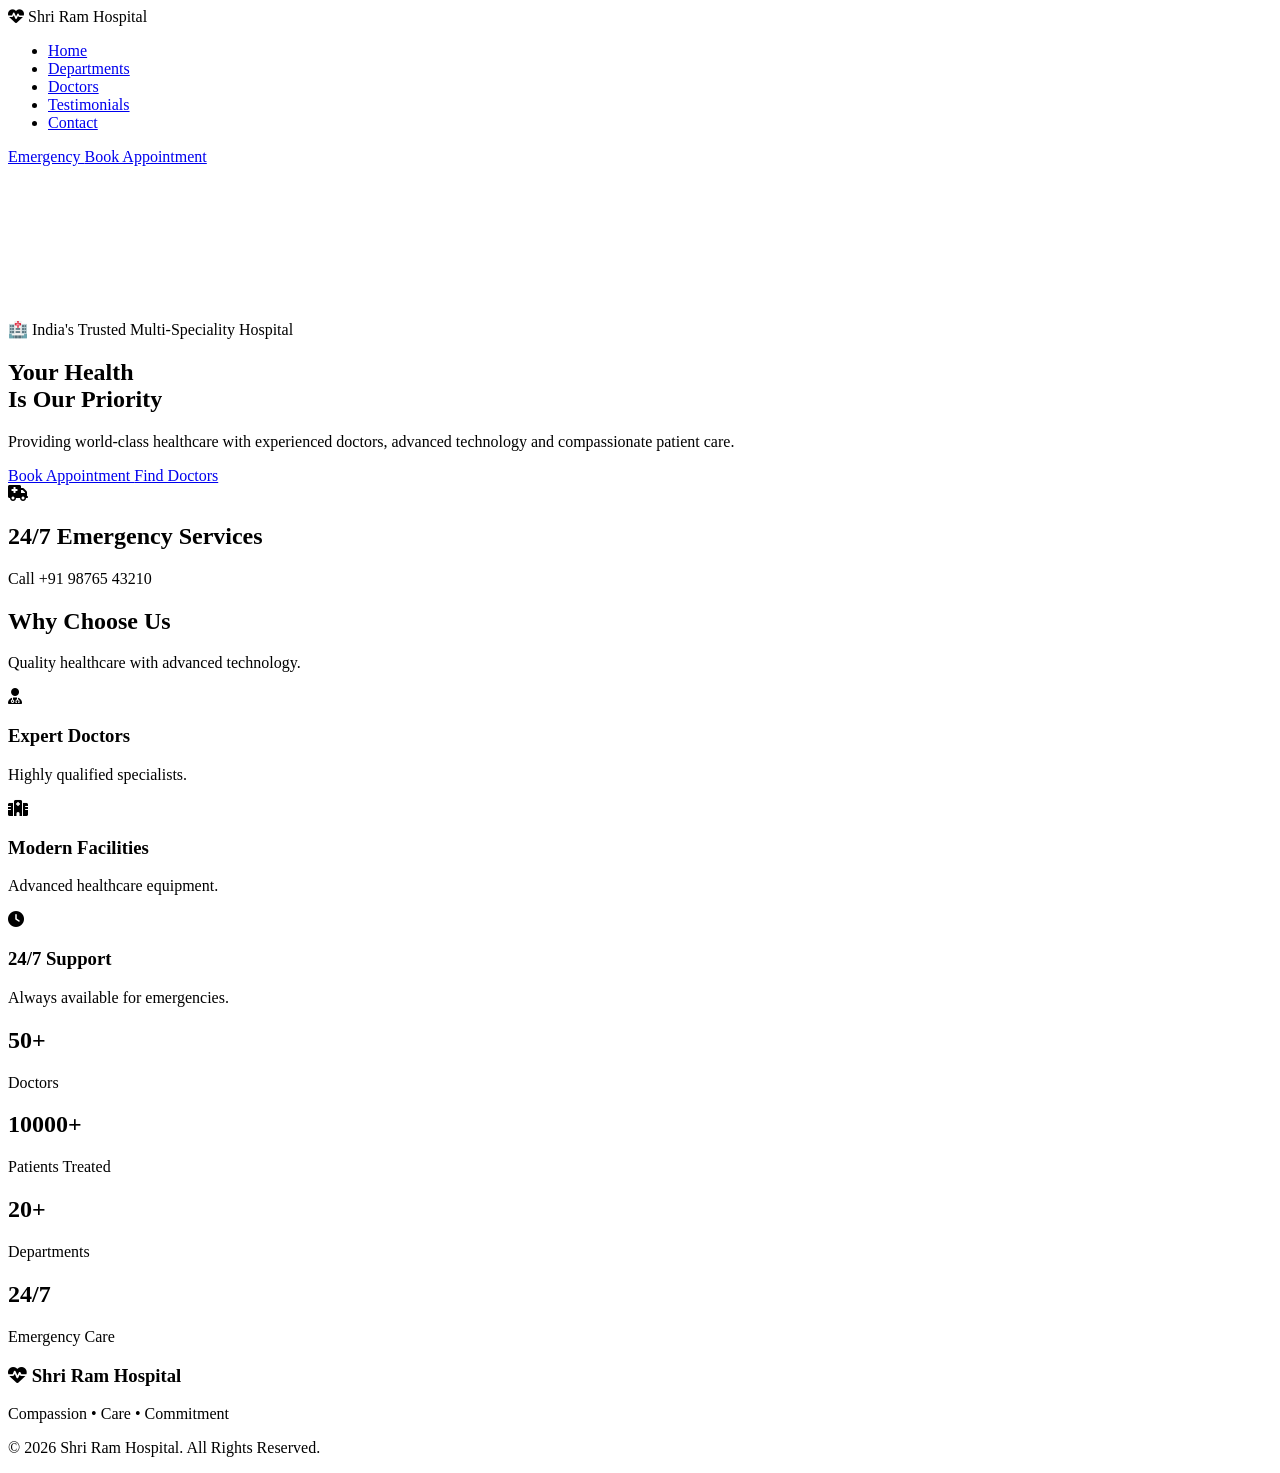
==== index.html @ 1af88af2 "Rename index to index.html" ====
<!DOCTYPE html>
<html lang="en">

<head>
<meta charset="UTF-8">
<meta name="viewport" content="width=device-width, initial-scale=1.0">

<title>Shri Ram Hospital</title>

<link rel="stylesheet" href="../css/style.css">

<link rel="stylesheet"
href="https://cdnjs.cloudflare.com/ajax/libs/font-awesome/6.5.2/css/all.min.css">

<link href="https://fonts.googleapis.com/css2?family=Poppins:wght@300;400;500;600;700;800&display=swap" rel="stylesheet">

</head>

<body>

<!-- NAVBAR -->

<nav class="navbar">

<div class="logo">
<i class="fa-solid fa-heart-pulse"></i>
Shri Ram Hospital
</div>

<ul class="nav-menu">

<li><a href="index.html" class="active">Home</a></li>

<li><a href="departments.html">Departments</a></li>

<li><a href="doctors.html">Doctors</a></li>


<li><a href="testimonials.html">Testimonials</a></li>

<li><a href="contact.html">Contact</a></li>

</ul>

<div class="nav-buttons">

<a href="contact.html" class="call-btn">
Emergency
</a>

<a href="appointments.html" class="book-btn">
Book Appointment
</a>

</div>

</nav>

<!-- VIP VIDEO HERO -->

<section class="hero">

<video autoplay muted loop playsinline class="hero-video">

<source src="./video.mp4" type="video/mp4">

</video>

<div class="hero-overlay"></div>

<div class="hero-content">

<div class="hero-badge">
🏥 India's Trusted Multi-Speciality Hospital
</div>

<h1>
Your Health <br>
Is Our Priority
</h1>

<p>
Providing world-class healthcare with experienced doctors,
advanced technology and compassionate patient care.
</p>

<div class="hero-buttons">

<a href="appointments.html" class="primary-btn">
Book Appointment
</a>

<a href="doctors.html" class="secondary-btn">
Find Doctors
</a>

</div>

</div>

</section>

<!-- EMERGENCY -->

<section class="emergency">

<div class="emergency-box">

<i class="fa-solid fa-truck-medical"></i>

<div>

<h2>24/7 Emergency Services</h2>

<p>Call +91 98765 43210</p>

</div>

</div>

</section>

<!-- FEATURES -->

<section class="section">

<div class="section-title">

<h2>Why Choose Us</h2>

<p>
Quality healthcare with advanced technology.
</p>

</div>

<div class="card-container">

<div class="card">

<i class="fa-solid fa-user-doctor"></i>

<h3>Expert Doctors</h3>

<p>Highly qualified specialists.</p>

</div>

<div class="card">

<i class="fa-solid fa-hospital"></i>

<h3>Modern Facilities</h3>

<p>Advanced healthcare equipment.</p>

</div>

<div class="card">

<i class="fa-solid fa-clock"></i>

<h3>24/7 Support</h3>

<p>Always available for emergencies.</p>

</div>

</div>

</section>

<!-- STATS -->

<section class="stats">

<div class="stat-box">
<h2>50+</h2>
<p>Doctors</p>
</div>

<div class="stat-box">
<h2>10000+</h2>
<p>Patients Treated</p>
</div>

<div class="stat-box">
<h2>20+</h2>
<p>Departments</p>
</div>

<div class="stat-box">
<h2>24/7</h2>
<p>Emergency Care</p>
</div>

</section>

<!-- FOOTER -->

<footer>

<h3>
<i class="fa-solid fa-heart-pulse"></i>
Shri Ram Hospital
</h3>

<p>
Compassion • Care • Commitment
</p>

<p>
© 2026 Shri Ram Hospital. All Rights Reserved.
</p>

</footer>

<script src="../js/script.js"></script>

</body>
</html>
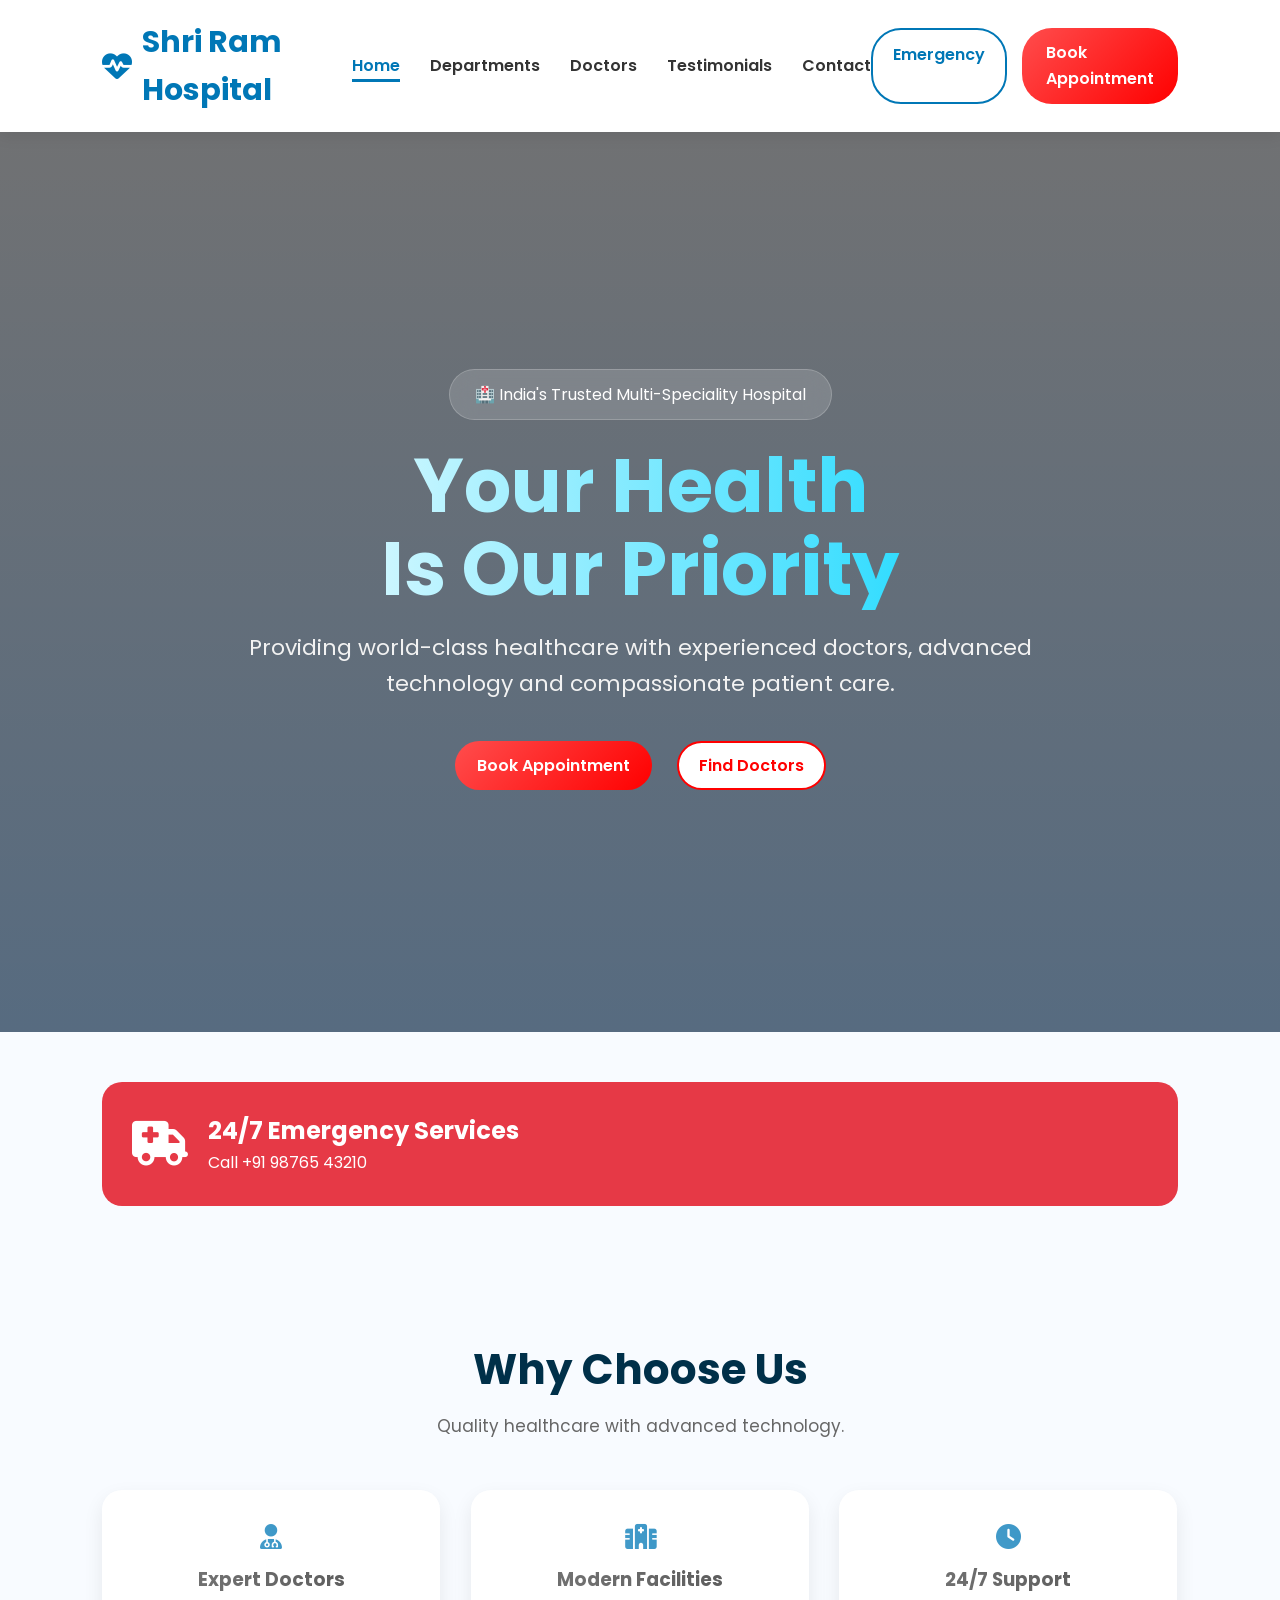
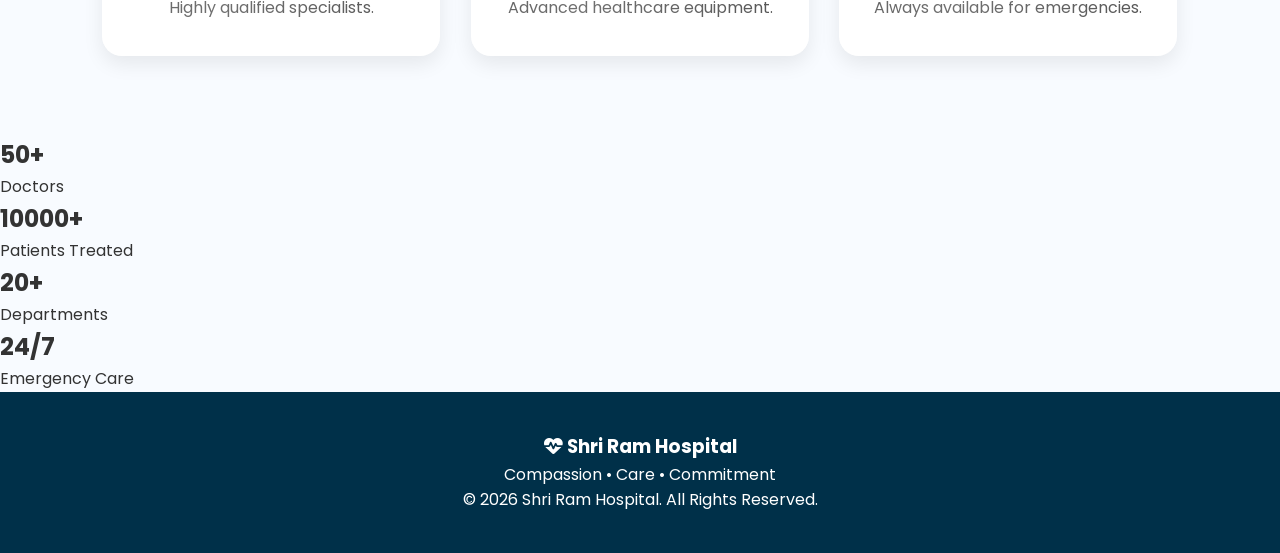
==== commit a8c7249b: "Update index.html" ====
--- a/index.html
+++ b/index.html
@@ -7,7 +7,7 @@
 
 <title>Shri Ram Hospital</title>
 
-<link rel="stylesheet" href="../css/style.css">
+<link rel="stylesheet" href="style.css">
 
 <link rel="stylesheet"
 href="https://cdnjs.cloudflare.com/ajax/libs/font-awesome/6.5.2/css/all.min.css">
--- a/style.css
+++ b/style.css
@@ -0,0 +1,1360 @@
+/* ==========================
+   GLOBAL
+========================== */
+
+*{
+    margin:0;
+    padding:0;
+    box-sizing:border-box;
+    font-family:'Poppins',sans-serif;
+}
+
+html{
+    scroll-behavior:smooth;
+}
+
+body{
+    background:#f8fbff;
+    color:#333;
+    line-height:1.6;
+}
+
+/* ==========================
+   NAVBAR
+========================== */
+
+.navbar{
+    display:flex;
+    justify-content:space-between;
+    align-items:center;
+    padding:18px 8%;
+    background:#fff;
+    position:sticky;
+    top:0;
+    z-index:1000;
+    box-shadow:0 4px 15px rgba(0,0,0,.08);
+}
+
+.logo{
+    font-size:30px;
+    font-weight:700;
+    color:#0077b6;
+    display:flex;
+    align-items:center;
+    gap:10px;
+}
+
+.nav-menu{
+    display:flex;
+    list-style:none;
+    gap:30px;
+}
+
+.nav-menu a{
+    text-decoration:none;
+    color:#333;
+    font-weight:600;
+    position:relative;
+    transition:.3s;
+}
+
+.nav-menu a:hover,
+.nav-menu a.active{
+    color:#0077b6;
+}
+
+.nav-menu a::after{
+    content:'';
+    position:absolute;
+    left:0;
+    bottom:-5px;
+    width:0;
+    height:3px;
+    background:#0077b6;
+    transition:.3s;
+}
+
+.nav-menu a:hover::after,
+.nav-menu a.active::after{
+    width:100%;
+}
+
+.nav-buttons{
+    display:flex;
+    gap:15px;
+}
+
+.call-btn{
+    padding:12px 20px;
+    border:2px solid #0077b6;
+    border-radius:30px;
+    text-decoration:none;
+    color:#0077b6;
+    font-weight:600;
+    transition:.3s;
+}
+
+.call-btn:hover{
+    background:#0077b6;
+    color:#fff;
+}
+
+.book-btn{
+    padding:12px 24px;
+    border-radius:30px;
+    text-decoration:none;
+    color:#fff;
+    font-weight:600;
+    background:linear-gradient(135deg,#0077b6,#00b4d8);
+    transition:.3s;
+}
+
+.book-btn:hover{
+    transform:translateY(-3px);
+    box-shadow:0 10px 20px rgba(0,119,182,.3);
+}
+
+/* ==========================
+   HERO
+========================== */
+
+.hero{
+    display:flex;
+    align-items:center;
+    justify-content:space-between;
+    gap:50px;
+    padding:80px 8%;
+    min-height:90vh;
+}
+
+.hero-content{
+    flex:1;
+}
+
+.hero-content h1{
+    font-size:55px;
+    color:#003049;
+    margin-bottom:20px;
+}
+
+.hero-content p{
+    font-size:18px;
+    color:#555;
+    margin-bottom:30px;
+}
+
+.hero-buttons{
+    display:flex;
+    gap:15px;
+}
+
+.primary-btn,
+.secondary-btn{
+    padding:14px 28px;
+    border-radius:30px;
+    text-decoration:none;
+    font-weight:600;
+}
+
+.primary-btn,
+.book-btn{
+
+    background:linear-gradient(
+    135deg,
+    #ff4d4d,
+    #ff0000
+    ) !important;
+
+    color:white !important;
+}
+.primary-btn:hover,
+.book-btn:hover{
+
+    background:linear-gradient(
+    135deg,
+    #ff9900,
+    #ff6600
+    ) !important;
+
+    color:white !important;
+
+    transform:translateY(-5px);
+}
+
+.secondary-btn{
+
+    background:white !important;
+
+    border:2px solid #ff0000 !important;
+
+    color:#ff0000 !important;
+}
+
+.secondary-btn:hover{
+
+    background:#ff0000 !important;
+
+    color:white !important;
+}
+
+
+.hero-image{
+    flex:1;
+}
+
+.hero-image img{
+    width:100%;
+    border-radius:25px;
+    box-shadow:0 15px 35px rgba(0,0,0,.15);
+}
+
+/* ==========================
+   EMERGENCY
+========================== */
+
+.emergency{
+    padding:50px 8%;
+}
+
+.emergency-box{
+    background:#e63946;
+    color:#fff;
+    padding:30px;
+    border-radius:20px;
+    display:flex;
+    align-items:center;
+    gap:20px;
+}
+
+.emergency-box i{
+    font-size:45px;
+}
+
+/* ==========================
+   SECTION
+========================== */
+
+.section{
+    padding:80px 8%;
+}
+
+.light-bg{
+    background:#eef7ff;
+}
+
+.section-title{
+    text-align:center;
+    margin-bottom:50px;
+}
+
+.section-title h2{
+    font-size:40px;
+    color:#003049;
+}
+
+.section-title p{
+    color:#666;
+}
+
+/* ==========================
+   CARDS
+========================== */
+
+.card-container{
+    display:grid;
+    grid-template-columns:repeat(auto-fit,minmax(280px,1fr));
+    gap:30px;
+}
+
+.card{
+    background:#fff;
+    padding:35px;
+    text-align:center;
+    border-radius:20px;
+    box-shadow:0 8px 20px rgba(0,0,0,.08);
+    transition:.3s;
+}
+
+.card:hover{
+    transform:translateY(-10px);
+}
+
+.card i{
+    font-size:25px;
+    color:#0077b6;
+    margin-bottom:15px;
+}
+
+
+/* ==========================
+   PATIENT BOX
+========================== */
+
+.patient-container{
+    display:grid;
+    grid-template-columns:repeat(auto-fit,minmax(250px,1fr));
+    gap:20px;
+}
+
+.patient-box{
+    background:#fff;
+    padding:25px;
+    border-radius:15px;
+    box-shadow:0 5px 15px rgba(0,0,0,.08);
+    border-left:5px solid #0077b6;
+}
+
+/* ==========================
+   FORM
+========================== */
+
+form{
+    max-width:700px;
+    margin:auto;
+}
+
+input,
+select,
+textarea{
+    width:100%;
+    padding:14px;
+    margin:10px 0;
+    border:1px solid #ddd;
+    border-radius:10px;
+}
+
+button{
+    padding:14px 25px;
+    border:none;
+    background:#24b600;
+    color:#fff;
+    border-radius:10px;
+    cursor:pointer;
+}
+
+
+/* ==========================
+   FOOTER
+========================== */
+
+footer{
+    background:#003049;
+    color:#fff;
+    text-align:center;
+    padding:40px 20px;
+}
+
+/* ==========================
+   RESPONSIVE
+========================== */
+
+@media(max-width:768px){
+
+    .navbar{
+        flex-direction:column;
+        gap:20px;
+    }
+
+    .nav-menu{
+        flex-wrap:wrap;
+        justify-content:center;
+    }
+
+    .nav-buttons{
+        width:100%;
+        flex-direction:column;
+    }
+
+    .hero{
+        flex-direction:column;
+        text-align:center;
+    }
+
+    .hero-content h1{
+        font-size:35px;
+    }
+
+    .hero-buttons{
+        justify-content:center;
+        flex-wrap:wrap;
+    }
+
+    .emergency-box{
+        flex-direction:column;
+        text-align:center;
+    }
+}
+/* ==========================
+   VIP DOCTOR PAGE
+========================== */
+
+.doctor-hero{
+height:60vh;
+
+background:
+linear-gradient(
+rgba(0,40,80,.75),
+rgba(0,40,80,.75)
+),
+url('https://images.unsplash.com/photo-1519494026892-80bbd2d6fd0?w=1920');
+
+background-size:cover;
+background-position:center;
+
+display:flex;
+justify-content:center;
+align-items:center;
+flex-direction:column;
+
+text-align:center;
+color:white;
+}
+
+.doctor-hero h1{
+font-size:65px;
+font-weight:800;
+margin-bottom:15px;
+}
+
+.doctor-hero p{
+font-size:22px;
+}
+
+/* SEARCH BAR */
+
+.doctor-controls{
+
+padding:50px 8%;
+
+display:flex;
+justify-content:center;
+gap:20px;
+flex-wrap:wrap;
+}
+
+#doctorSearch,
+#departmentFilter{
+
+padding:15px 20px;
+
+border:none;
+
+outline:none;
+
+border-radius:50px;
+
+background:white;
+
+font-size:15px;
+
+min-width:280px;
+
+box-shadow:
+0 8px 25px rgba(0,0,0,.08);
+}
+
+/* GRID */
+
+.card-container{
+
+display:grid;
+
+grid-template-columns:
+repeat(auto-fit,minmax(320px,1fr));
+
+gap:30px;
+}
+
+/* VIP CARD */
+
+.doctor-card{
+
+background:white;
+
+border-radius:30px;
+
+padding:30px;
+
+text-align:center;
+
+overflow:hidden;
+
+position:relative;
+
+transition:.5s;
+
+box-shadow:
+0 10px 30px rgba(0,0,0,.08);
+}
+
+.doctor-card::before{
+
+content:"";
+
+position:absolute;
+
+top:0;
+left:0;
+
+width:100%;
+height:6px;
+
+background:
+linear-gradient(
+90deg,
+#00b4d8,
+#0077b6
+);
+}
+
+.doctor-card:hover{
+
+transform:
+translateY(-15px);
+
+box-shadow:
+0 25px 50px rgba(0,119,182,.20);
+}
+
+.doctor-card img{
+
+width:180px;
+height:180px;
+
+object-fit:cover;
+
+border-radius:50%;
+
+border:6px solid #eaf8ff;
+
+margin-bottom:15px;
+
+transition:1s;
+}
+
+.doctor-card:hover img{
+
+transform:scale(1.08);
+}
+
+.doctor-card h3{
+
+font-size:24px;
+
+color:#003049;
+
+margin-bottom:10px;
+}
+
+.doctor-card span{
+
+display:inline-block;
+
+padding:8px 18px;
+
+background:#eaf8ff;
+
+color:#0077b6;
+
+border-radius:30px;
+
+font-size:14px;
+
+font-weight:600;
+
+margin-bottom:10px;
+}
+
+.doctor-card p{
+
+color:#666;
+
+margin-bottom:15px;
+}
+
+/* BUTTONS */
+
+.primary-btn{
+
+padding:12px 24px;
+
+border:none;
+
+border-radius:50px;
+
+cursor:pointer;
+
+background:
+linear-gradient(
+135deg,
+#0077b6,
+#00b4d8);
+
+color:white;
+
+font-weight:600;
+
+margin:5px;
+}
+
+.secondary-btn{
+
+padding:12px 24px;
+
+border:2px solid #0077b6;
+
+border-radius:50px;
+
+cursor:pointer;
+
+background:white;
+
+color:#0077b6;
+
+font-weight:600;
+
+margin:5px;
+}
+
+.primary-btn:hover,
+.secondary-btn:hover{
+
+transform:translateY(-3px);
+}
+
+/* POPUP */
+
+.doctor-popup{
+
+display:none;
+
+position:fixed;
+
+top:0;
+left:0;
+
+width:100%;
+height:100%;
+
+background:
+rgba(0,0,0,.75);
+
+z-index:9999;
+
+justify-content:center;
+align-items:center;
+
+padding:20px;
+}
+
+.popup-content{
+
+background:white;
+
+width:100%;
+max-width:800px;
+
+border-radius:30px;
+
+padding:35px;
+
+position:relative;
+
+max-height:90vh;
+
+overflow-y:auto;
+}
+
+.close-btn{
+
+position:absolute;
+
+top:15px;
+right:25px;
+
+font-size:35px;
+
+cursor:pointer;
+}
+
+.popup-content img{
+
+width:220px;
+height:220px;
+
+object-fit:cover;
+
+border-radius:50%;
+
+display:block;
+
+margin:auto;
+margin-bottom:20px;
+}
+
+.popup-content h2{
+
+text-align:center;
+
+color:#003049;
+
+margin-bottom:15px;
+}
+
+.popup-content p{
+
+line-height:1.8;
+
+margin-bottom:10px;
+}
+
+/* BOOKING FORM */
+
+#bookingForm{
+
+display:flex;
+flex-direction:column;
+gap:15px;
+}
+
+#bookingForm input{
+
+padding:15px;
+
+border:1px solid #ddd;
+
+border-radius:12px;
+}
+
+#bookingForm button{
+
+padding:15px;
+
+border:none;
+
+border-radius:12px;
+
+background:
+linear-gradient(
+135deg,
+#0077b6,
+#00b4d8);
+
+color:white;
+
+font-size:16px;
+
+cursor:pointer;
+}
+
+/* ANIMATION */
+
+.doctor-card{
+
+animation:fadeUp .8s ease;
+}
+
+@keyframes fadeUp{
+
+from{
+
+opacity:0;
+
+transform:
+translateY(30px);
+}
+
+to{
+
+opacity:1;
+
+transform:
+translateY(0);
+}
+}
+
+/* MOBILE */
+
+@media(max-width:768px){
+
+.doctor-hero h1{
+font-size:40px;
+}
+
+.doctor-hero p{
+font-size:18px;
+}
+
+#doctorSearch,
+#departmentFilter{
+width:100%;
+}
+
+.popup-content{
+padding:20px;
+}
+
+.popup-content img{
+
+width:150px;
+height:150px;
+}
+
+.doctor-card img{
+
+width:140px;
+height:140px;
+}
+}
+/* ==========================
+   BUTTONS
+========================== */
+
+.primary-btn{
+    background:#0077b6;
+    color:#fff;
+    border:none;
+    padding:12px 22px;
+    border-radius:30px;
+    cursor:pointer;
+    margin:5px;
+    transition:.3s;
+}
+
+.primary-btn:hover{
+    transform:translateY(-3px);
+}
+
+.secondary-btn{
+    background:#fff;
+    color:#0077b6;
+    border:2px solid #0077b6;
+    padding:10px 20px;
+    border-radius:30px;
+    cursor:pointer;
+    margin:5px;
+    transition:.3s;
+}
+
+.secondary-btn:hover{
+    background:#0077b6;
+    color:#fff;
+}
+
+/* ==========================
+   POPUP
+========================== */
+
+.doctor-popup{
+    display:none;
+    position:fixed;
+    top:0;
+    left:0;
+    width:100%;
+    height:100%;
+    background:rgba(0,0,0,.75);
+    justify-content:center;
+    align-items:center;
+    z-index:9999;
+    padding:20px;
+}
+
+.popup-content{
+    background:#fff;
+    width:100%;
+    max-width:800px;
+    border-radius:25px;
+    padding:35px;
+    position:relative;
+    max-height:90vh;
+    overflow-y:auto;
+}
+
+.close-btn{
+    position:absolute;
+    top:15px;
+    right:25px;
+    font-size:35px;
+    cursor:pointer;
+    color:#333;
+}
+
+.popup-content img{
+    width:220px;
+    height:220px;
+    border-radius:50%;
+    object-fit:cover;
+    display:block;
+    margin:0 auto 20px;
+}
+
+.popup-content h2{
+    text-align:center;
+    color:#003049;
+    margin-bottom:20px;
+}
+
+.popup-content p{
+    margin:10px 0;
+    color:#555;
+    line-height:1.8;
+}
+
+/* ==========================
+   BOOKING FORM
+========================== */
+
+#bookingForm{
+    display:flex;
+    flex-direction:column;
+    gap:15px;
+}
+
+#bookingForm input{
+    padding:14px;
+    border:1px solid #ddd;
+    border-radius:10px;
+    font-size:15px;
+}
+
+#bookingForm button{
+    background:#0077b6;
+    color:#fff;
+    border:none;
+    padding:15px;
+    border-radius:10px;
+    cursor:pointer;
+    font-weight:600;
+}
+
+#bookingForm button:hover{
+    opacity:.9;
+}
+
+/* ==========================
+   PREMIUM TITLE
+========================== */
+
+.section-title h2{
+    font-size:42px;
+    color:#003049;
+    margin-bottom:10px;
+}
+
+.section-title p{
+    color:#666;
+    font-size:17px;
+}
+
+/* ==========================
+   MOBILE
+========================== */
+
+@media(max-width:768px){
+
+    .doctor-controls{
+        flex-direction:column;
+        align-items:center;
+    }
+
+    #doctorSearch,
+    #departmentFilter{
+        width:100%;
+        max-width:350px;
+    }
+
+    .popup-content{
+        padding:20px;
+    }
+
+    .popup-content img{
+        width:150px;
+        height:150px;
+    }
+
+    .section-title h2{
+        font-size:32px;
+    }
+}
+/* =========================
+   ULTRA VIP ANIMATIONS
+========================= */
+
+/* PREMIUM CARDS */
+
+.department-card,
+.doctor-card,
+.card,
+.testimonial{
+
+    position:relative;
+    overflow:hidden;
+
+    transition:
+    transform .7s ease,
+    box-shadow .7s ease,
+    background .7s ease;
+
+    will-change:transform;
+}
+
+/* GLOW EFFECT */
+
+.department-card::before,
+.doctor-card::before,
+.card::before{
+
+    content:"";
+
+    position:absolute;
+    top:-100%;
+    left:-100%;
+
+    width:250%;
+    height:250%;
+
+    background:
+    linear-gradient(
+    45deg,
+    transparent,
+    rgba(255,255,255,.3),
+    transparent);
+
+    transform:rotate(25deg);
+
+    transition:1s;
+}
+
+.department-card:hover::before,
+.doctor-card:hover::before,
+.card:hover::before{
+
+    top:100%;
+    left:100%;
+}
+
+/* CARD HOVER */
+
+.department-card:hover,
+.doctor-card:hover,
+.card:hover{
+
+    transform:
+    translateY(-15px)
+    scale(1.03);
+
+    box-shadow:
+    0 25px 50px rgba(0,119,182,.20);
+
+    border-color:#00b4d8;
+}
+
+/* FLOATING EFFECT */
+
+.doctor-card{
+    animation:floatCard 5s ease-in-out infinite;
+}
+
+@keyframes floatCard{
+
+0%,100%{
+transform:translateY(0);
+}
+
+50%{
+transform:translateY(-8px);
+}
+
+}
+
+/* ICON EFFECT */
+
+.department-card i,
+.card i{
+
+    transition:.6s ease;
+}
+
+.department-card:hover i,
+.card:hover i{
+
+    transform:
+    rotate(15deg)
+    scale(1.25);
+
+    color:#ff9800;
+
+    text-shadow:
+    0 0 15px rgba(255,152,0,.5);
+}
+
+/* DOCTOR IMAGE */
+
+.doctor-card img{
+
+    transition:
+    transform 1s ease,
+    box-shadow .8s ease;
+}
+
+.doctor-card:hover img{
+
+    transform:scale(1.12);
+
+    box-shadow:
+    0 15px 30px rgba(0,119,182,.25);
+}
+
+/* BUTTON EFFECT */
+
+.primary-btn,
+.secondary-btn,
+.book-btn{
+
+    position:relative;
+    overflow:hidden;
+
+    transition:.5s ease;
+}
+
+.primary-btn::before,
+.book-btn::before{
+
+    content:"";
+
+    position:absolute;
+
+    top:0;
+    left:-120%;
+
+    width:100%;
+    height:100%;
+
+    background:
+    linear-gradient(
+    90deg,
+    transparent,
+    rgba(255,255,255,.4),
+    transparent);
+
+    transition:.8s;
+}
+
+.primary-btn:hover::before,
+.book-btn:hover::before{
+
+    left:120%;
+}
+
+.primary-btn:hover,
+.secondary-btn:hover,
+.book-btn:hover{
+
+    transform:
+    translateY(-5px)
+    scale(1.05);
+
+    box-shadow:
+    0 15px 35px rgba(0,119,182,.35);
+}
+
+/* TEXT FADE */
+
+.section-title h2{
+
+    animation:titleGlow 2s ease infinite alternate;
+}
+
+@keyframes titleGlow{
+
+from{
+text-shadow:none;
+}
+
+to{
+text-shadow:
+0 0 15px rgba(0,180,216,.35);
+}
+
+}
+
+/* SCROLL FADE */
+
+.department-card,
+.doctor-card,
+.card,
+.testimonial{
+
+    animation:fadeUp 1s ease forwards;
+}
+
+@keyframes fadeUp{
+
+from{
+opacity:0;
+transform:translateY(40px);
+}
+
+to{
+opacity:1;
+transform:translateY(0);
+}
+
+}
+
+/* PREMIUM GLASS EFFECT */
+
+.department-card,
+.doctor-card{
+
+    backdrop-filter:blur(15px);
+
+    background:
+    rgba(255,255,255,.95);
+
+    border:
+    1px solid rgba(255,255,255,.3);
+}
+
+/* TESTIMONIAL HOVER */
+
+.testimonial:hover{
+
+    transform:
+    translateY(-10px)
+    scale(1.02);
+
+    box-shadow:
+    0 20px 40px rgba(0,0,0,.12);
+}
+.hero-content h1{
+
+    background:
+    linear-gradient(
+    90deg,
+    #ffffff,
+    #00d4ff,
+    #ffffff);
+
+    background-size:200% auto;
+
+    -webkit-background-clip:text;
+    -webkit-text-fill-color:transparent;
+
+    animation:shine 4s linear infinite;
+}
+
+@keyframes shine{
+
+to{
+background-position:200% center;
+}
+
+}
+/* ==========================
+   VIP FULLSCREEN VIDEO HERO
+========================== */
+
+.hero{
+    position:relative;
+    width:100%;
+    height:100vh;
+    overflow:hidden;
+
+    display:flex;
+    justify-content:center;
+    align-items:center;
+    text-align:center;
+}
+
+.hero-video{
+    position:absolute;
+    top:0;
+    left:0;
+
+    width:100%;
+    height:100%;
+
+    object-fit:cover;
+    z-index:-2;
+}
+
+.hero-overlay{
+    position:absolute;
+    top:0;
+    left:0;
+
+    width:100%;
+    height:100%;
+
+    background:
+    linear-gradient(
+    rgba(0,0,0,.55),
+    rgba(0,30,60,.65));
+
+    z-index:-1;
+}
+
+.hero-content{
+    max-width:900px;
+    padding:20px;
+    color:white;
+}
+
+.hero-badge{
+    display:inline-block;
+    padding:12px 25px;
+
+    background:rgba(255,255,255,.15);
+
+    border:1px solid rgba(255,255,255,.2);
+
+    backdrop-filter:blur(12px);
+
+    border-radius:50px;
+
+    margin-bottom:25px;
+}
+
+.hero-content h1{
+    font-size:75px;
+    line-height:1.1;
+    margin-bottom:20px;
+    color:white;
+}
+
+.hero-content p{
+    font-size:22px;
+    color:#f2f2f2;
+    margin-bottom:35px;
+}
+
+.hero-buttons{
+    display:flex;
+    justify-content:center;
+    gap:15px;
+    flex-wrap:wrap;
+}
+
+/* MOBILE */
+
+@media(max-width:768px){
+
+.hero{
+    height:100vh;
+    padding:20px;
+}
+
+.hero-content h1{
+    font-size:42px;
+}
+
+.hero-content p{
+    font-size:16px;
+}
+
+.hero-badge{
+    font-size:13px;
+}
+
+}
